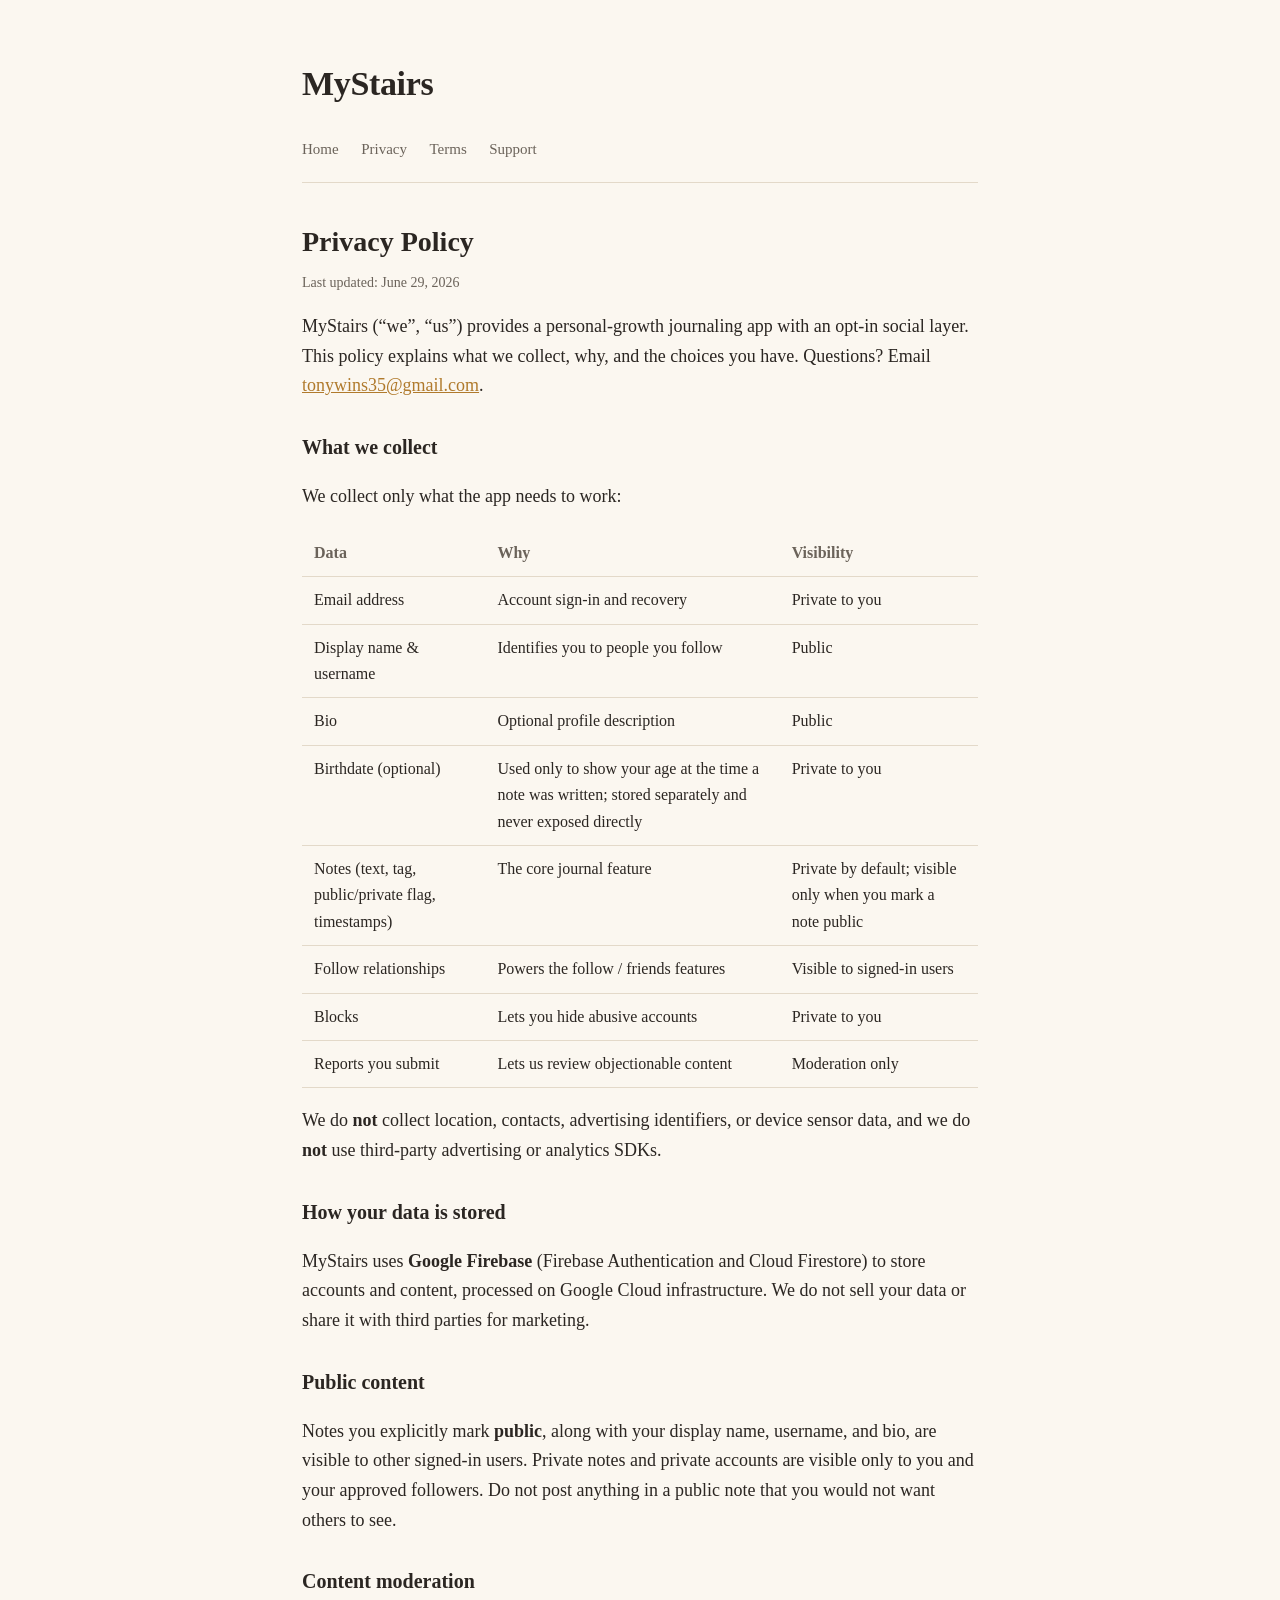
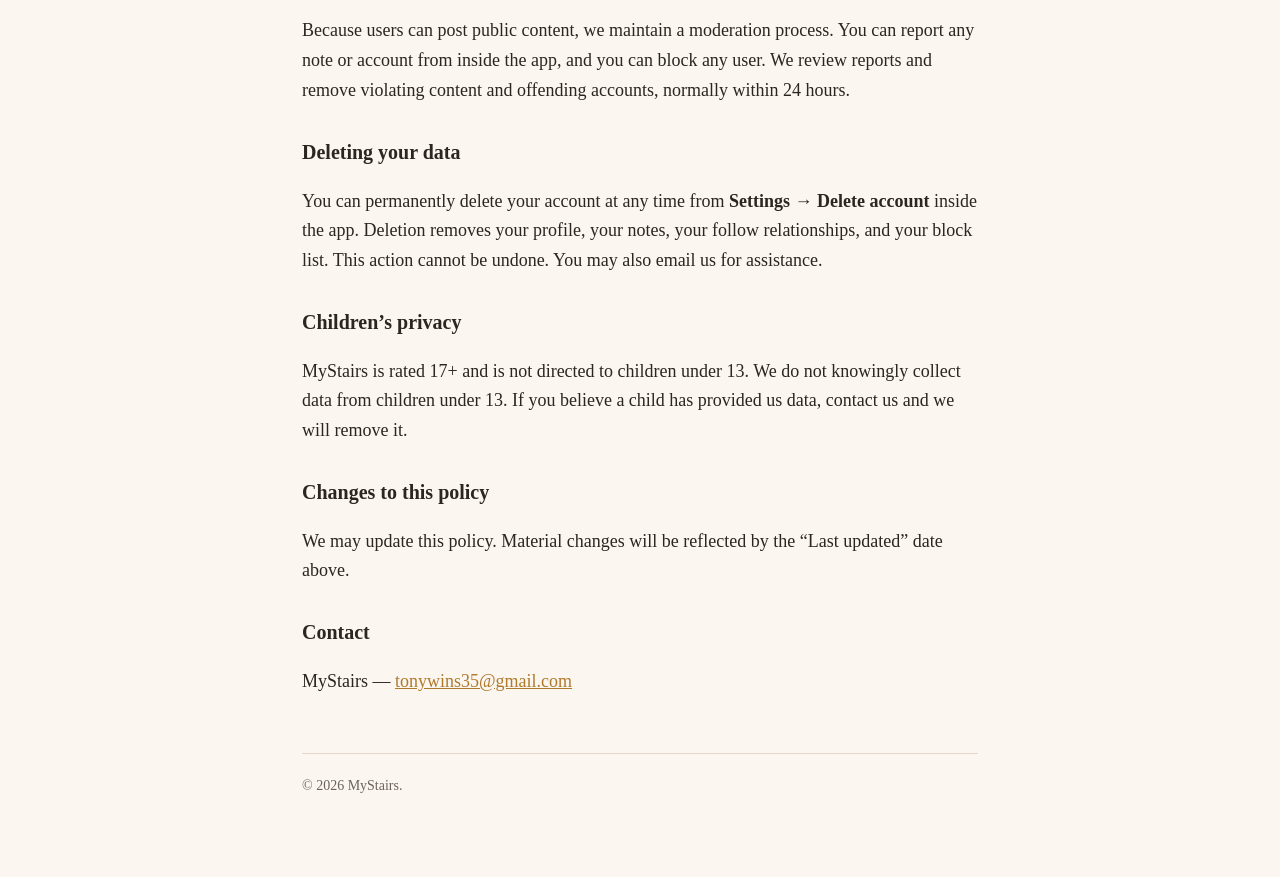
==== privacy.html @ bf32bc9d "Add MyStairs privacy policy, terms, and support pages" ====
<!DOCTYPE html>
<html lang="en">
<head>
<meta charset="utf-8">
<meta name="viewport" content="width=device-width, initial-scale=1">
<title>Privacy Policy — MyStairs</title>
<link rel="stylesheet" href="style.css">
</head>
<body>
<div class="wrap">
  <header class="masthead">
    <p class="brand">MyStairs</p>
    <nav class="top">
      <a href="index.html">Home</a>
      <a href="privacy.html">Privacy</a>
      <a href="terms.html">Terms</a>
      <a href="support.html">Support</a>
    </nav>
  </header>

  <h1>Privacy Policy</h1>
  <p class="updated">Last updated: June 29, 2026</p>

  <p>MyStairs (&ldquo;we&rdquo;, &ldquo;us&rdquo;) provides a personal-growth
  journaling app with an opt-in social layer. This policy explains what we
  collect, why, and the choices you have. Questions? Email
  <a href="mailto:tonywins35@gmail.com">tonywins35@gmail.com</a>.</p>

  <h2>What we collect</h2>
  <p>We collect only what the app needs to work:</p>
  <table>
    <tr><th>Data</th><th>Why</th><th>Visibility</th></tr>
    <tr><td>Email address</td><td>Account sign-in and recovery</td><td>Private to you</td></tr>
    <tr><td>Display name &amp; username</td><td>Identifies you to people you follow</td><td>Public</td></tr>
    <tr><td>Bio</td><td>Optional profile description</td><td>Public</td></tr>
    <tr><td>Birthdate (optional)</td><td>Used only to show your age at the time a note was written; stored separately and never exposed directly</td><td>Private to you</td></tr>
    <tr><td>Notes (text, tag, public/private flag, timestamps)</td><td>The core journal feature</td><td>Private by default; visible only when you mark a note public</td></tr>
    <tr><td>Follow relationships</td><td>Powers the follow / friends features</td><td>Visible to signed-in users</td></tr>
    <tr><td>Blocks</td><td>Lets you hide abusive accounts</td><td>Private to you</td></tr>
    <tr><td>Reports you submit</td><td>Lets us review objectionable content</td><td>Moderation only</td></tr>
  </table>
  <p>We do <strong>not</strong> collect location, contacts, advertising
  identifiers, or device sensor data, and we do <strong>not</strong> use
  third-party advertising or analytics SDKs.</p>

  <h2>How your data is stored</h2>
  <p>MyStairs uses <strong>Google Firebase</strong> (Firebase Authentication and
  Cloud Firestore) to store accounts and content, processed on Google Cloud
  infrastructure. We do not sell your data or share it with third parties for
  marketing.</p>

  <h2>Public content</h2>
  <p>Notes you explicitly mark <strong>public</strong>, along with your display
  name, username, and bio, are visible to other signed-in users. Private notes
  and private accounts are visible only to you and your approved followers. Do
  not post anything in a public note that you would not want others to see.</p>

  <h2>Content moderation</h2>
  <p>Because users can post public content, we maintain a moderation process. You
  can report any note or account from inside the app, and you can block any user.
  We review reports and remove violating content and offending accounts, normally
  within 24 hours.</p>

  <h2>Deleting your data</h2>
  <p>You can permanently delete your account at any time from
  <strong>Settings &rarr; Delete account</strong> inside the app. Deletion removes
  your profile, your notes, your follow relationships, and your block list. This
  action cannot be undone. You may also email us for assistance.</p>

  <h2>Children&rsquo;s privacy</h2>
  <p>MyStairs is rated 17+ and is not directed to children under 13. We do not
  knowingly collect data from children under 13. If you believe a child has
  provided us data, contact us and we will remove it.</p>

  <h2>Changes to this policy</h2>
  <p>We may update this policy. Material changes will be reflected by the
  &ldquo;Last updated&rdquo; date above.</p>

  <h2>Contact</h2>
  <p>MyStairs &mdash; <a href="mailto:tonywins35@gmail.com">tonywins35@gmail.com</a></p>

  <footer>&copy; 2026 MyStairs.</footer>
</div>
</body>
</html>
---- style.css ----
:root {
  --paper: #fbf7f0;
  --card: #f4ece0;
  --ink: #2b2622;
  --ink-soft: #6b635a;
  --hairline: #e3d9c9;
  --amber: #b07a2c;
}

* { box-sizing: border-box; }

html { -webkit-text-size-adjust: 100%; }

body {
  margin: 0;
  background: var(--paper);
  color: var(--ink);
  font-family: "Iowan Old Style", "Palatino Linotype", Palatino, Georgia, "Times New Roman", serif;
  line-height: 1.65;
  font-size: 18px;
}

.wrap {
  max-width: 720px;
  margin: 0 auto;
  padding: 56px 22px 80px;
}

header.masthead {
  margin-bottom: 28px;
}

.brand {
  font-size: 34px;
  font-weight: 600;
  letter-spacing: -0.01em;
  margin: 0;
}

.tagline {
  color: var(--ink-soft);
  margin: 6px 0 0;
}

nav.top {
  margin: 22px 0 0;
  padding-bottom: 18px;
  border-bottom: 1px solid var(--hairline);
}

nav.top a {
  color: var(--ink-soft);
  text-decoration: none;
  margin-right: 18px;
  font-size: 15px;
}

nav.top a:hover { color: var(--amber); }

h1 { font-size: 28px; font-weight: 600; margin: 36px 0 6px; }
h2 { font-size: 20px; font-weight: 600; margin: 30px 0 8px; }

.updated { color: var(--ink-soft); font-size: 14px; margin: 0 0 8px; }

a { color: var(--amber); }

table {
  width: 100%;
  border-collapse: collapse;
  margin: 16px 0;
  font-size: 16px;
}

th, td {
  text-align: left;
  vertical-align: top;
  padding: 10px 12px;
  border-bottom: 1px solid var(--hairline);
}

th { color: var(--ink-soft); font-weight: 600; }

.card {
  background: var(--card);
  border: 1px solid var(--hairline);
  border-radius: 14px;
  padding: 20px 22px;
  margin: 22px 0;
}

ul { padding-left: 22px; }
li { margin: 6px 0; }

footer {
  margin-top: 56px;
  padding-top: 20px;
  border-top: 1px solid var(--hairline);
  color: var(--ink-soft);
  font-size: 14px;
}

.home-links { list-style: none; padding: 0; margin: 28px 0; }
.home-links li { margin: 0 0 14px; }
.home-links a { font-size: 20px; text-decoration: none; }
.home-links span { display: block; color: var(--ink-soft); font-size: 15px; }
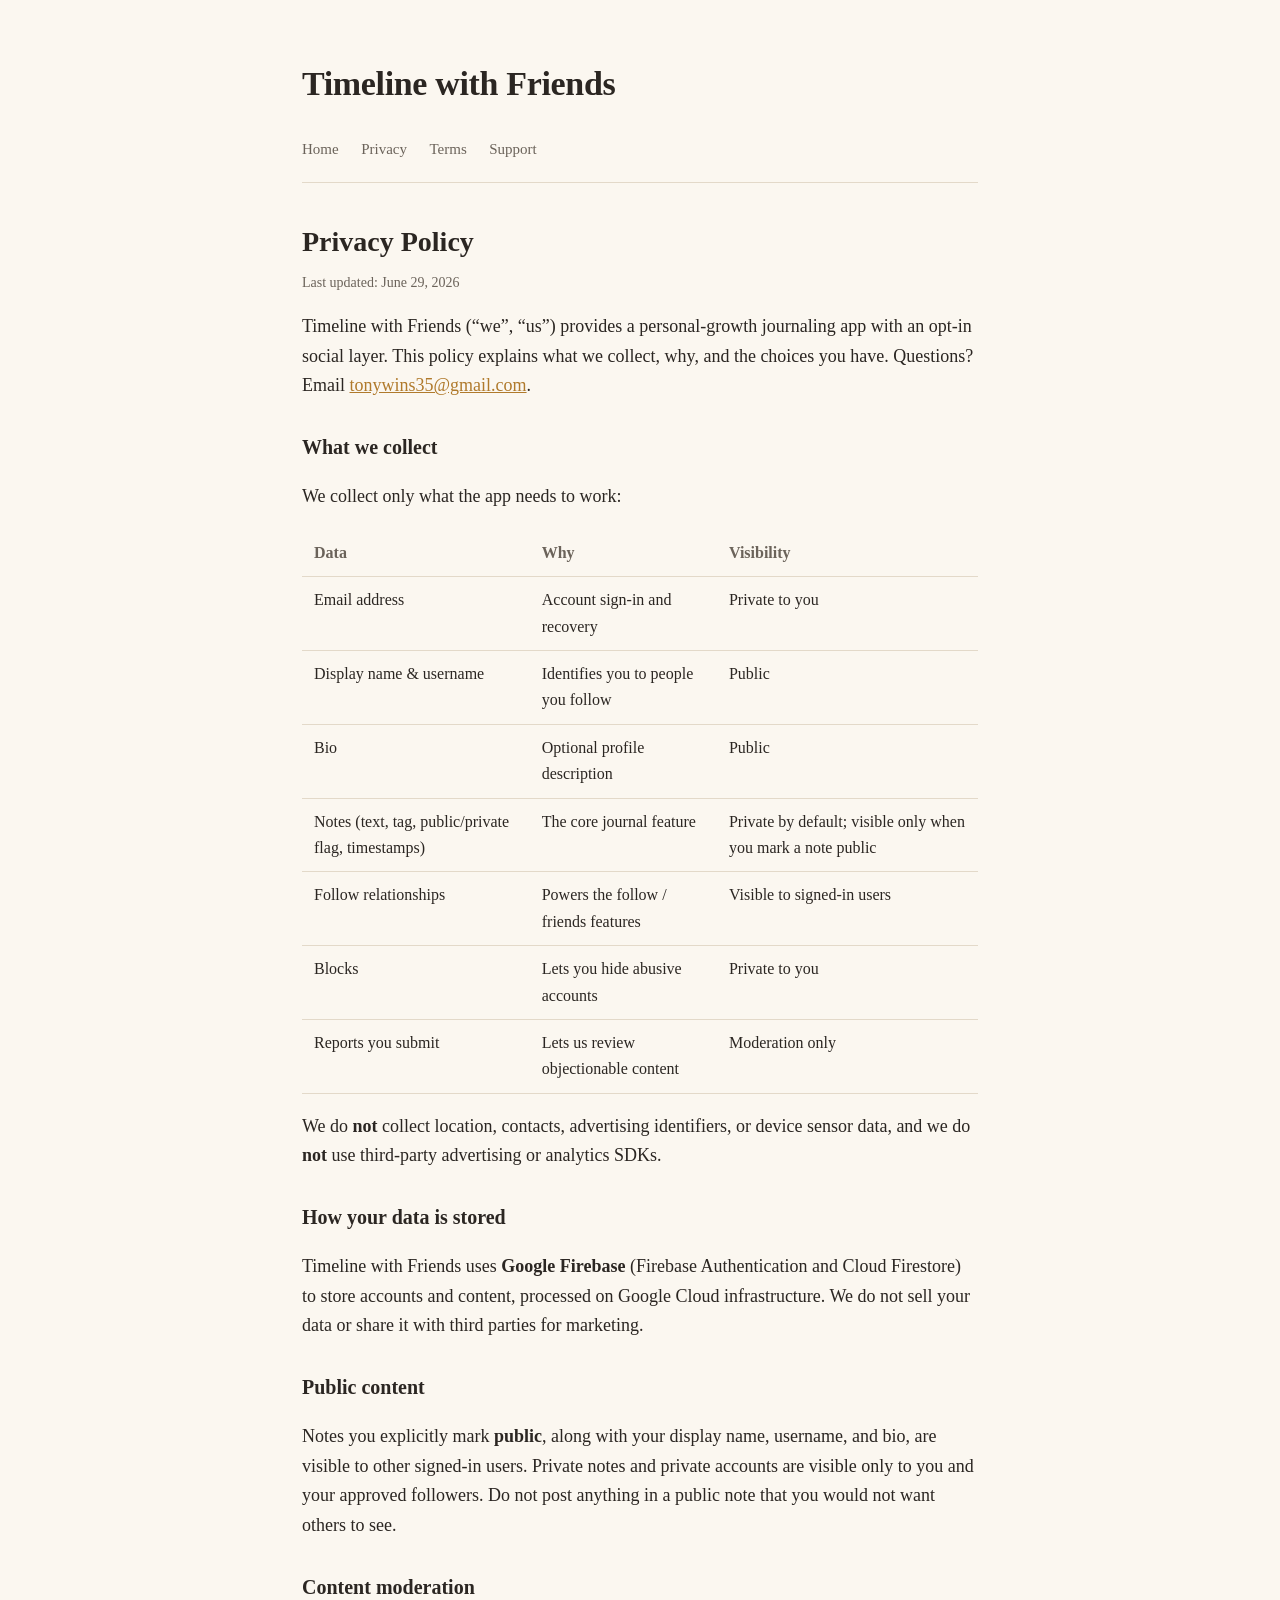
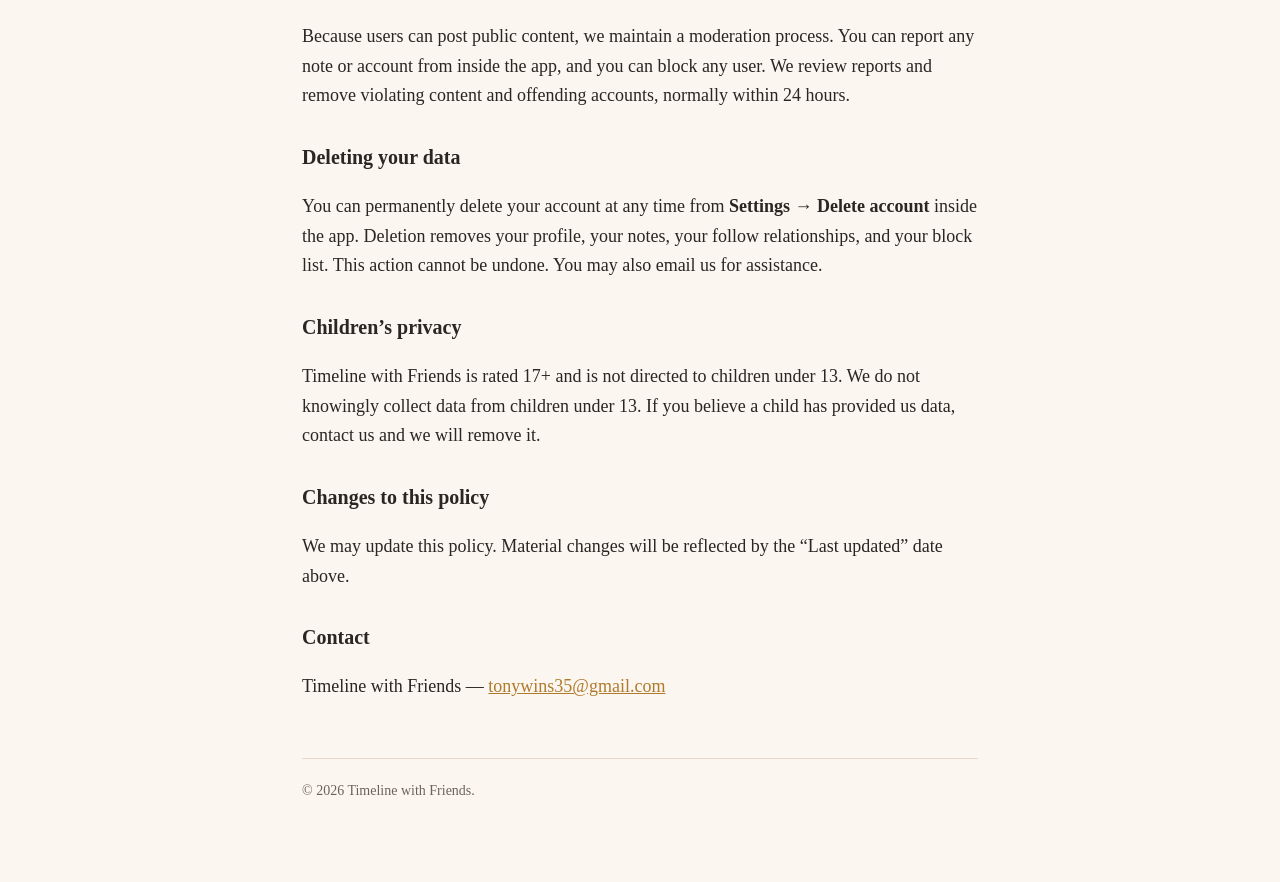
==== commit 94973289: "Rename brand to Timeline with Friends; drop birthdate from privacy Co-Authored-By: Claude Opus 4.7 <" ====
--- a/privacy.html
+++ b/privacy.html
@@ -3,13 +3,13 @@
 <head>
 <meta charset="utf-8">
 <meta name="viewport" content="width=device-width, initial-scale=1">
-<title>Privacy Policy — MyStairs</title>
+<title>Privacy Policy — Timeline with Friends</title>
 <link rel="stylesheet" href="style.css">
 </head>
 <body>
 <div class="wrap">
   <header class="masthead">
-    <p class="brand">MyStairs</p>
+    <p class="brand">Timeline with Friends</p>
     <nav class="top">
       <a href="index.html">Home</a>
       <a href="privacy.html">Privacy</a>
@@ -21,7 +21,7 @@
   <h1>Privacy Policy</h1>
   <p class="updated">Last updated: June 29, 2026</p>
 
-  <p>MyStairs (&ldquo;we&rdquo;, &ldquo;us&rdquo;) provides a personal-growth
+  <p>Timeline with Friends (&ldquo;we&rdquo;, &ldquo;us&rdquo;) provides a personal-growth
   journaling app with an opt-in social layer. This policy explains what we
   collect, why, and the choices you have. Questions? Email
   <a href="mailto:tonywins35@gmail.com">tonywins35@gmail.com</a>.</p>
@@ -33,7 +33,6 @@
     <tr><td>Email address</td><td>Account sign-in and recovery</td><td>Private to you</td></tr>
     <tr><td>Display name &amp; username</td><td>Identifies you to people you follow</td><td>Public</td></tr>
     <tr><td>Bio</td><td>Optional profile description</td><td>Public</td></tr>
-    <tr><td>Birthdate (optional)</td><td>Used only to show your age at the time a note was written; stored separately and never exposed directly</td><td>Private to you</td></tr>
     <tr><td>Notes (text, tag, public/private flag, timestamps)</td><td>The core journal feature</td><td>Private by default; visible only when you mark a note public</td></tr>
     <tr><td>Follow relationships</td><td>Powers the follow / friends features</td><td>Visible to signed-in users</td></tr>
     <tr><td>Blocks</td><td>Lets you hide abusive accounts</td><td>Private to you</td></tr>
@@ -44,7 +43,7 @@
   third-party advertising or analytics SDKs.</p>
 
   <h2>How your data is stored</h2>
-  <p>MyStairs uses <strong>Google Firebase</strong> (Firebase Authentication and
+  <p>Timeline with Friends uses <strong>Google Firebase</strong> (Firebase Authentication and
   Cloud Firestore) to store accounts and content, processed on Google Cloud
   infrastructure. We do not sell your data or share it with third parties for
   marketing.</p>
@@ -68,7 +67,7 @@
   action cannot be undone. You may also email us for assistance.</p>
 
   <h2>Children&rsquo;s privacy</h2>
-  <p>MyStairs is rated 17+ and is not directed to children under 13. We do not
+  <p>Timeline with Friends is rated 17+ and is not directed to children under 13. We do not
   knowingly collect data from children under 13. If you believe a child has
   provided us data, contact us and we will remove it.</p>
 
@@ -77,9 +76,9 @@
   &ldquo;Last updated&rdquo; date above.</p>
 
   <h2>Contact</h2>
-  <p>MyStairs &mdash; <a href="mailto:tonywins35@gmail.com">tonywins35@gmail.com</a></p>
+  <p>Timeline with Friends &mdash; <a href="mailto:tonywins35@gmail.com">tonywins35@gmail.com</a></p>
 
-  <footer>&copy; 2026 MyStairs.</footer>
+  <footer>&copy; 2026 Timeline with Friends.</footer>
 </div>
 </body>
 </html>
